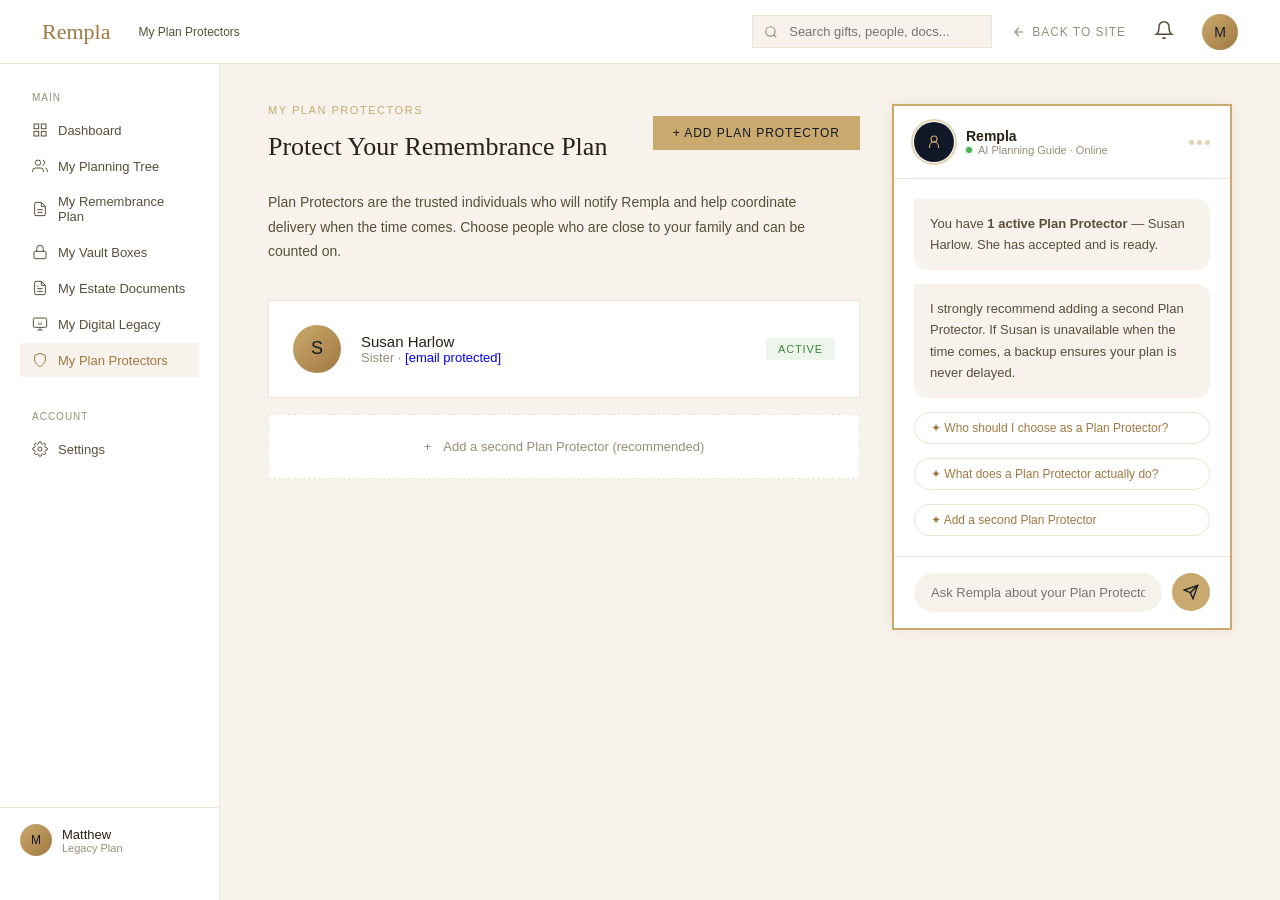
==== plan-protectors/index.html @ 00639d22 "Plan protectors updated" ====
<!DOCTYPE html>
<html lang="en">
<head>
    <meta charset="UTF-8">
    <meta name="viewport" content="width=device-width, initial-scale=1.0">
    <title>My Plan Protectors</title>
    <link rel="stylesheet" href="../assets/css/main.css" />
</head>
<body>
    <div class="container">
        <header>
            <ul><li><a href="index.html" class="the-logo">Rempla</a></li><li class="breadcrumb">My Plan Protectors</li></ul>
            <ul>
                <li class="dash-search"><svg viewBox="0 0 24 24"><circle cx="11" cy="11" r="8"></circle><line x1="21" y1="21" x2="16.65" y2="16.65"></line></svg><input type="text" placeholder="Search gifts, people, docs..."></li>
                <li><a href="#" class="dash-back"><svg viewBox="0 0 24 24"><path d="M19 12H5M12 5l-7 7 7 7"></path></svg> Back to Site</a></li>
                <li class="notifications"><a href="#" class="inbox-bell"><svg viewBox="0 0 24 24"><path d="M18 8A6 6 0 006 8c0 7-3 9-3 9h18s-3-2-3-9M13.73 21a2 2 0 01-3.46 0"></path></svg></a>
                    <div class="notif-dropdown open" id="notif-dropdown">
                        <div class="notif-dropdown-header">
                            <span>Notifications</span>
                            <button onclick="clearNotifs()">Mark all read</button>
                        </div>
                        <div class="notif-item unread">
                            <div class="notif-icon" style="background:rgba(201,169,110,0.1);">📦</div>
                            <div>
                            <div class="notif-text"><strong>Vault Box Shipped</strong> — Your medium vault box for "Grandfather's Watch" has been shipped and will arrive in 3–5 business days.</div>
                            <div class="notif-time">2 hours ago</div>
                            </div>
                        </div>
                        <div class="notif-item unread">
                            <div class="notif-icon" style="background:rgba(80,160,80,0.1);">✓</div>
                            <div>
                            <div class="notif-text"><strong>Plan Protector Confirmed</strong> — Susan Harlow has accepted her role as your Plan Protector.</div>
                            <div class="notif-time">1 day ago</div>
                            </div>
                        </div>
                        <div class="notif-item">
                            <div class="notif-icon" style="background:rgba(80,120,200,0.08);">📄</div>
                            <div>
                            <div class="notif-text"><strong>Document Uploaded</strong> — Durable_Power_of_Attorney.docx was successfully uploaded and categorized.</div>
                            <div class="notif-time">3 days ago</div>
                            </div>
                        </div>
                    </div>
                </li>
                <li><a href="#" class="dash-avatar">M</a></li>
            </ul>
        </header>
        <div class="dash-content">
            <aside>
                <div class="sidebar-section">
                    <div class="sidebar-section-label">Main</div>
                    <div class="sidebar-link" id="sl-overview" onclick="setDashLink('/dashboard/')">
                        <svg viewBox="0 0 24 24"><rect x="3" y="3" width="7" height="7"></rect><rect x="14" y="3" width="7" height="7"></rect><rect x="3" y="14" width="7" height="7"></rect><rect x="14" y="14" width="7" height="7"></rect></svg>
                        Dashboard
                    </div>
                    <div class="sidebar-link" id="sl-family" onclick="setDashLink('#')">
                        <svg viewBox="0 0 24 24"><path d="M17 21v-2a4 4 0 00-4-4H5a4 4 0 00-4 4v2"></path><circle cx="9" cy="7" r="4"></circle><path d="M23 21v-2a4 4 0 00-3-3.87M16 3.13a4 4 0 010 7.75"></path></svg>
                        My Planning Tree
                    </div>
                    <div class="sidebar-link" id="sl-plans" onclick="setDashLink('/remembrance-plan/')">
                        <svg viewBox="0 0 24 24"><path d="M14 2H6a2 2 0 00-2 2v16a2 2 0 002 2h12a2 2 0 002-2V8z"></path><polyline points="14 2 14 8 20 8"></polyline><line x1="16" y1="13" x2="8" y2="13"></line><line x1="16" y1="17" x2="8" y2="17"></line></svg>
                        My Remembrance Plan
                    </div>
                    <div class="sidebar-link" id="sl-vault" onclick="setDashLink('#')">
                        <svg viewBox="0 0 24 24"><rect x="3" y="11" width="18" height="11" rx="1"></rect><path d="M7 11V7a5 5 0 0110 0v4"></path></svg>
                        My Vault Boxes
                    </div>
                    <div class="sidebar-link" id="sl-documents" onclick="setDashLink('#')">
                        <svg viewBox="0 0 24 24"><path d="M14 2H6a2 2 0 00-2 2v16a2 2 0 002 2h12a2 2 0 002-2V8z"></path><polyline points="14 2 14 8 20 8"></polyline><line x1="16" y1="13" x2="8" y2="13"></line><line x1="16" y1="17" x2="8" y2="17"></line><line x1="10" y1="9" x2="8" y2="9"></line></svg>
                        My Estate Documents
                    </div>
                    <div class="sidebar-link" id="sl-digital" onclick="setDashLink('#')">
                        <svg viewBox="0 0 24 24"><rect x="2" y="3" width="20" height="14" rx="2"></rect><path d="M8 21h8M12 17v4"></path><path d="M9 9h1m4 0h1M9 12h6"></path></svg>
                        My Digital Legacy
                    </div>
                    <div class="sidebar-link active" id="sl-protectors" onclick="setDashLink('/plan-protectors/')">
                        <svg viewBox="0 0 24 24"><path d="M12 22s8-4 8-10V5l-8-3-8 3v7c0 6 8 10 8 10z"></path></svg>
                        My Plan Protectors
                    </div>
                </div>
                <div class="sidebar-section">
                    <div class="sidebar-section-label">Account</div>
                    <div class="sidebar-link" id="sl-settings" onclick="setDashLink('/settings/')">
                        <svg viewBox="0 0 24 24"><circle cx="12" cy="12" r="3"></circle><path d="M19.4 15a1.65 1.65 0 00.33 1.82l.06.06a2 2 0 010 2.83 2 2 0 01-2.83 0l-.06-.06a1.65 1.65 0 00-1.82-.33 1.65 1.65 0 00-1 1.51V21a2 2 0 01-4 0v-.09A1.65 1.65 0 009 19.4a1.65 1.65 0 00-1.82.33l-.06.06a2 2 0 01-2.83-2.83l.06-.06A1.65 1.65 0 004.68 15a1.65 1.65 0 00-1.51-1H3a2 2 0 010-4h.09A1.65 1.65 0 004.6 9a1.65 1.65 0 00-.33-1.82l-.06-.06a2 2 0 012.83-2.83l.06.06A1.65 1.65 0 009 4.68a1.65 1.65 0 001-1.51V3a2 2 0 014 0v.09a1.65 1.65 0 001 1.51 1.65 1.65 0 001.82-.33l.06-.06a2 2 0 012.83 2.83l-.06.06A1.65 1.65 0 0019.4 9a1.65 1.65 0 001.51 1H21a2 2 0 010 4h-.09a1.65 1.65 0 00-1.51 1z"></path></svg>
                        Settings
                    </div>
                </div>
                <div class="sidebar-user">
                    <div class="dash-avatar" style="width:32px;height:32px;font-size:12px;">M</div>
                    <div>
                        <div class="sidebar-user-name">Matthew</div>
                        <div class="sidebar-user-plan">Legacy Plan</div>
                    </div>
                </div>
            </aside>
            <main class="dash-main">
                <!-- GUARDIANS tab -->
                <div class="tab-panel" id="tab-protectors">
                    <div class="tab-with-sidebar">
                        <div class="tab-main-content">
                            <div class="planning-tree-header">
                                <div>
                                    <div class="section-eyebrow">My Plan Protectors</div>
                                    <div class="planning-tree-title">Protect Your Remembrance Plan</div>
                                </div>
                                <button class="btn-add-member">+ Add Plan Protector</button>
                            </div>
                            <p style="font-size:14px;font-weight:300;line-height:1.75;color:#5a4e3a;max-width:560px;margin-bottom:36px;">Plan Protectors are the trusted individuals who will notify Rempla and help coordinate delivery when the time comes. Choose people who are close to your family and can be counted on.</p>
                            <div style="display:flex;flex-direction:column;gap:16px;max-width:600px;">
                                <div style="background:white;border:1px solid #ede5d8;padding:24px;display:flex;align-items:center;gap:20px;">
                                    <div class="dash-avatar" style="width:48px;height:48px;font-size:18px;">S</div>
                                    <div style="flex:1"><div style="font-size:15px;font-weight:500;color:#2a2015">Susan Harlow</div><div style="font-size:13px;color:#9a8c78">Sister · <a href="file:///C:/cdn-cgi/l/email-protection" class="__cf_email__" data-cfemail="285b5d5b4946684d50494558444d064b4745">[email&nbsp;protected]</a></div></div>
                                    <div style="font-size:11px;letter-spacing:.08em;text-transform:uppercase;padding:5px 12px;background:rgba(80, 160, 80, 0.1);color:#3a8a3a;">Active</div>
                                </div>
                                <div style="background:white;border:1px solid #ede5d8;border-style:dashed;padding:24px;display:flex;align-items:center;justify-content:center;gap:12px;cursor:pointer;color:#9a8c78;font-size:13px;">
                                    <span>+</span> Add a second Plan Protector (recommended)
                                </div>
                            </div>
                        </div>
                        <div class="tab-sidebar-chat">
                            <div class="rempla-chat">
                                <div class="chat-header">
                                    <div class="chat-ai-avatar"><svg viewBox="0 0 24 24"><circle cx="12" cy="8" r="4"></circle><path d="M6 20v-2a6 6 0 0112 0v2"></path></svg></div>
                                    <div class="chat-header-title">
                                        <div class="chat-header-name">Rempla</div>
                                        <div class="chat-header-status">AI Planning Guide · Online</div>
                                    </div>
                                    <div class="chat-typing-dots">
                                        <span></span><span></span><span></span>
                                    </div>
                                </div>
                                <div class="chat-messages" id="protectors-chat-messages">
                                    <div class="chat-msg chat-msg-ai">You have <strong>1 active Plan Protector</strong> — Susan Harlow. She has accepted and is ready.</div>
                                    <div class="chat-msg chat-msg-ai">I strongly recommend adding a second Plan Protector. If Susan is unavailable when the time comes, a backup ensures your plan is never delayed.</div>
                                    <div class="chat-suggestion" onclick="chatSuggest('protectors-chat',this,'Who should I choose as a Plan Protector?')">✦ Who should I choose as a Plan Protector?</div>
                                    <div class="chat-suggestion" onclick="chatSuggest('protectors-chat',this,'What does a Plan Protector actually do?')">✦ What does a Plan Protector actually do?</div>
                                    <div class="chat-suggestion" onclick="chatSuggest('protectors-chat',this,'Add a second Plan Protector')">✦ Add a second Plan Protector</div>
                                </div>
                                <div class="chat-input-area">
                                    <input class="chat-input" id="protectors-chat-input" placeholder="Ask Rempla about your Plan Protectors…" type="text" onkeydown="if(event.key==='Enter')sendChat('protectors-chat')">
                                    <button class="chat-send" onclick="sendChat('protectors-chat')">
                                    <svg viewBox="0 0 24 24"><line x1="22" y1="2" x2="11" y2="13"></line><polygon points="22 2 15 22 11 13 2 9 22 2"></polygon></svg>
                                    </button>
                                </div>
                            </div>
                        </div>
                    </div>
                </div>
            </main>
        </div>
    </div>
    <script>
        function setDashLink(link) {
            var linkDash = link;
            window.location.href = linkDash;
        }
    </script>
</body>
</html>
---- assets/css/main.css ----
a {
  text-decoration: none;
}

@keyframes chatGlowPulse {
  0%, 100% {
    box-shadow: 0 0 16px rgba(201, 169, 110, 0.15), 0 0 4px rgba(201, 169, 110, 0.1);
  }
  50% {
    box-shadow: 0 0 24px rgba(201, 169, 110, 0.25), 0 0 8px rgba(201, 169, 110, 0.15);
  }
}
@keyframes avatarBreathe {
  0%, 100% {
    transform: scale(1);
    opacity: 0.4;
  }
  50% {
    transform: scale(1.1);
    opacity: 0.7;
  }
}
@keyframes typingBounce {
  0%, 60%, 100% {
    transform: translateY(0);
    opacity: 0.3;
  }
  30% {
    transform: translateY(-4px);
    opacity: 1;
  }
}
* {
  box-sizing: border-box;
  margin: 0;
  padding: 0;
  font-family: "Jost", sans-serif;
}

.container {
  width: 100%;
  height: 100%;
  background-color: #f7f3ec;
}
.container header {
  width: 100%;
  display: flex;
  justify-content: space-between;
  padding: 0 32px;
  height: 64px;
  background-color: white;
  border-bottom: 1px solid #ede5d8;
  display: flex;
  align-items: center;
  gap: 24px;
  position: sticky;
  top: 0;
  z-index: 50;
}
.container header ul {
  list-style: none;
  padding: 0;
  display: flex;
  flex-direction: row;
  align-items: center;
}
.container header ul li {
  margin: 0 10px;
}
.container header ul li .the-logo {
  font-family: "Cormorant Garamond", serif;
  font-size: 22px;
  color: #a07840;
  font-weight: 500;
  margin-right: 8px;
  cursor: pointer;
}
.container header ul li.breadcrumb {
  font-size: 12px;
  color: #5a4e3a;
  display: flex;
  align-items: center;
  gap: 8px;
}
.container header ul li a.dash-back {
  font-size: 12px;
  letter-spacing: 0.08em;
  text-transform: uppercase;
  color: #9a8c78;
  cursor: pointer;
  display: flex;
  align-items: center;
  gap: 6px;
  background: none;
  border: none;
  transition: color 0.2s;
}
.container header ul li a.dash-back svg {
  width: 14px;
  height: 14px;
  stroke: currentColor;
  fill: none;
  stroke-width: 2;
}
.container header ul li.notifications {
  position: relative;
}
.container header ul li.notifications a.inbox-bell {
  position: relative;
  background: none;
  border: none;
  cursor: pointer;
  padding: 8px;
  transition: color 0.2s;
}
.container header ul li.notifications a.inbox-bell svg {
  width: 20px;
  height: 20px;
  stroke: #5a4e3a;
  fill: none;
  stroke-width: 1.8;
}
.container header ul li.notifications .notif-dropdown {
  display: none;
  position: absolute;
  top: 100%;
  right: 0;
  width: 340px;
  background: white;
  border: 1px solid #ede5d8;
  box-shadow: 0 12px 40px rgba(0, 0, 0, 0.12);
  z-index: 100;
}
.container header ul li.notifications .notif-dropdown .notif-dropdown-header {
  padding: 16px 20px;
  border-bottom: 1px solid #ede5d8;
  display: flex;
  justify-content: space-between;
  align-items: center;
}
.container header ul li.notifications .notif-dropdown .notif-dropdown-header button {
  font-size: 11px;
  letter-spacing: 0.06em;
  text-transform: uppercase;
  background: none;
  border: none;
  color: #a07840;
  cursor: pointer;
}
.container header ul li.notifications .notif-dropdown .notif-item {
  padding: 14px 20px;
  border-bottom: 1px solid #ede5d8;
  display: flex;
  gap: 12px;
  align-items: flex-start;
  transition: background 0.15s;
  cursor: pointer;
}
.container header ul li.notifications .notif-dropdown .notif-item .notif-icon {
  width: 32px;
  height: 32px;
  border-radius: 50%;
  display: flex;
  align-items: center;
  justify-content: center;
  font-size: 14px;
  flex-shrink: 0;
}
.container header ul li.notifications .notif-dropdown .notif-item .notif-text {
  font-size: 13px;
  color: #5a4e3a;
  line-height: 1.5;
}
.container header ul li.notifications .notif-dropdown .notif-item .notif-time {
  font-size: 11px;
  color: #9a8c78;
  margin-top: 4px;
}
.container header ul li.notifications .notif-dropdown .notif-item.unread {
  background: rgba(201, 169, 110, 0.04);
}
.container header ul li a.dash-avatar {
  width: 36px;
  height: 36px;
  border-radius: 50%;
  background: linear-gradient(135deg, #c9a96e 0%, #a07840 100%);
  display: flex;
  align-items: center;
  justify-content: center;
  font-size: 14px;
  font-weight: 500;
  color: #111827;
}
.container header ul li.dash-search {
  position: relative;
}
.container header ul li.dash-search svg {
  position: absolute;
  left: 12px;
  top: 50%;
  transform: translateY(-50%);
  width: 14px;
  height: 14px;
  stroke: #9a8c78;
  fill: none;
  stroke-width: 2;
}
.container header ul li.dash-search input {
  font-size: 13px;
  color: #2a2015;
  background: #f7f3ec;
  border: 1px solid #ede5d8;
  padding: 8px 14px 8px 36px;
  width: 240px;
  outline: none;
  transition: border-color 0.2s, width 0.3s;
}
.container header ul li.dash-search input:focus {
  border-color: #c9a96e;
  width: 320px;
}
.container .dash-content {
  display: flex;
  flex-direction: row;
}
.container aside {
  width: 220px;
  flex-shrink: 0;
  background: white;
  border-right: 1px solid #ede5d8;
  padding: 28px 0;
  display: flex;
  flex-direction: column;
  position: sticky;
  top: 64px;
  height: calc(100vh - 64px);
  overflow-y: auto;
}
.container aside .sidebar-section {
  margin-bottom: 32px;
  padding: 0 20px;
}
.container aside .sidebar-section .sidebar-section-label {
  font-size: 10px;
  letter-spacing: 0.1em;
  text-transform: uppercase;
  color: #9a8c78;
  margin-bottom: 10px;
  padding-left: 12px;
}
.container aside .sidebar-section .sidebar-link {
  display: flex;
  align-items: center;
  gap: 10px;
  padding: 9px 12px;
  font-size: 13px;
  font-weight: 400;
  color: #5a4e3a;
  cursor: pointer;
  border-radius: 2px;
  transition: background 0.15s, color 0.15s;
  text-decoration: none;
  margin-bottom: 2px;
}
.container aside .sidebar-section .sidebar-link svg {
  width: 16px;
  height: 16px;
  stroke: currentColor;
  fill: none;
  stroke-width: 1.5;
  flex-shrink: 0;
}
.container aside .sidebar-section .sidebar-link.active, .container aside .sidebar-section .sidebar-link:hover {
  background: #f7f3ec;
  color: #a07840;
}
.container aside .sidebar-user {
  margin-top: auto;
  padding: 16px 20px;
  border-top: 1px solid #ede5d8;
  display: flex;
  align-items: center;
  gap: 10px;
}
.container aside .sidebar-user .dash-avatar {
  width: 32px;
  height: 32px;
  border-radius: 50%;
  background: linear-gradient(135deg, #c9a96e 0%, #a07840 100%);
  display: flex;
  align-items: center;
  justify-content: center;
  font-size: 12px;
  font-weight: 500;
  color: #111827;
}
.container aside .sidebar-user .sidebar-user-name {
  font-size: 13px;
  font-weight: 500;
  color: #2a2015;
}
.container aside .sidebar-user .sidebar-user-plan {
  font-size: 11px;
  color: #9a8c78;
}
.container .dash-main {
  flex: 1;
  padding: 40px 48px;
  overflow-y: auto;
}
.container .dash-main .planning-tree-header {
  display: flex;
  justify-content: space-between;
  align-items: center;
  margin-bottom: 28px;
}
.container .dash-main .planning-tree-header .section-eyebrow {
  font-size: 11px;
  letter-spacing: 0.14em;
  text-transform: uppercase;
  color: #c9a96e;
  margin-bottom: 16px;
}
.container .dash-main .planning-tree-header .planning-tree-title {
  font-family: "Cormorant Garamond", serif;
  font-size: 26px;
  font-weight: 400;
  color: #2a2015;
}
.container .dash-main .planning-tree-header .btn-add-member {
  display: flex;
  align-items: center;
  gap: 8px;
  font-family: "Jost", sans-serif;
  font-size: 12px;
  letter-spacing: 0.08em;
  text-transform: uppercase;
  background: #c9a96e;
  color: #111827;
  border: none;
  padding: 10px 20px;
  cursor: pointer;
  transition: background 0.2s;
}
.container .dash-main .planning-tree-header .btn-add-member svg {
  width: 14px;
  height: 14px;
  stroke: #111827;
  fill: none;
  stroke-width: 2.5;
}
.container .dash-main .tree-view-toggle {
  display: flex;
  align-items: center;
  gap: 10px;
  margin-left: auto;
}
.container .dash-main .tree-view-toggle .tree-view-toggle-label {
  font-size: 12px;
  color: #9a8c78;
  letter-spacing: 0.04em;
  cursor: pointer;
  transition: color 0.2s;
}
.container .dash-main .tree-view-toggle .tree-view-toggle-label.active {
  color: #2a2015;
  font-weight: 500;
}
.container .dash-main .tree-view-toggle .tree-view-toggle-track {
  width: 44px;
  height: 24px;
  background: #ede5d8;
  border-radius: 12px;
  cursor: pointer;
  position: relative;
  transition: background 0.3s;
  border: none;
  padding: 0;
}
.container .dash-main .tree-view-toggle .tree-view-toggle-track::after {
  content: "";
  position: absolute;
  top: 3px;
  left: 3px;
  width: 18px;
  height: 18px;
  border-radius: 50%;
  background: white;
  box-shadow: 0 1px 4px rgba(0, 0, 0, 0.15);
  transition: transform 0.3s;
}
.container .dash-main .rempla-chat {
  background: white;
  border: 2px solid #c9a96e;
  display: flex;
  flex-direction: column;
  height: fit-content;
  position: relative;
  box-shadow: 0 0 16px rgba(201, 169, 110, 0.15), 0 0 4px rgba(201, 169, 110, 0.1);
  animation: chatGlowPulse 4s ease-in-out infinite;
}
.container .dash-main .rempla-chat .chat-header {
  padding: 16px 20px;
  border-bottom: 1px solid #ede5d8;
  display: flex;
  align-items: center;
  gap: 12px;
}
.container .dash-main .rempla-chat .chat-header .chat-ai-avatar {
  width: 40px;
  height: 40px;
  border-radius: 50%;
  background: #111827;
  display: flex;
  align-items: center;
  justify-content: center;
  flex-shrink: 0;
  overflow: visible;
  position: relative;
}
.container .dash-main .rempla-chat .chat-header .chat-ai-avatar svg {
  width: 18px;
  height: 18px;
  stroke: #c9a96e;
  fill: none;
  stroke-width: 1.5;
}
.container .dash-main .rempla-chat .chat-header .chat-ai-avatar::before {
  content: "";
  position: absolute;
  inset: -3px;
  border-radius: 50%;
  border: 2px solid #c9a96e;
  opacity: 0.5;
  animation: avatarBreathe 3s ease-in-out infinite;
}
.container .dash-main .rempla-chat .chat-header .chat-header-title {
  flex: 1;
}
.container .dash-main .rempla-chat .chat-header .chat-header-title .chat-header-name {
  font-size: 14px;
  font-weight: 600;
  color: #2a2015;
}
.container .dash-main .rempla-chat .chat-header .chat-header-title .chat-header-status {
  font-size: 11px;
  color: #9a8c78;
  display: flex;
  align-items: center;
  gap: 6px;
}
.container .dash-main .rempla-chat .chat-header .chat-header-title .chat-header-status::before {
  content: "";
  width: 6px;
  height: 6px;
  border-radius: 50%;
  background: #4caf50;
  flex-shrink: 0;
  box-shadow: 0 0 4px rgba(76, 175, 80, 0.5);
}
.container .dash-main .rempla-chat .chat-header .chat-header-title .chat-typing-dots {
  display: inline-flex;
  gap: 3px;
  margin-left: auto;
  opacity: 0.5;
}
.container .dash-main .rempla-chat .chat-header .chat-header-title .chat-typing-dots span {
  width: 5px;
  height: 5px;
  border-radius: 50%;
  background-color: #c9a96e;
  animation: typingBounce 1.4s ease-in-out infinite;
}
.container .dash-main .rempla-chat .chat-header .chat-header-title .chat-typing-dots span.chat-typing-dots span:nth-child(2) {
  animation-delay: 0.2s;
}
.container .dash-main .rempla-chat .chat-header .chat-header-title .chat-typing-dots span.chat-typing-dots span:nth-child(3) {
  animation-delay: 0.4s;
}
.container .dash-main .rempla-chat .chat-messages {
  padding: 20px;
  display: flex;
  flex-direction: column;
  gap: 14px;
  min-height: 280px;
  max-height: 400px;
  overflow-y: auto;
}
.container .dash-main .rempla-chat .chat-messages .chat-msg {
  max-width: 100%;
}
.container .dash-main .rempla-chat .chat-messages .chat-msg.chat-msg-ai {
  background: #f7f3ec;
  padding: 14px 16px;
  font-size: 13px;
  line-height: 1.65;
  color: #5a4e3a;
  border-radius: 2px 14px 14px 14px;
}
.container .dash-main .rempla-chat .chat-messages .chat-suggestion {
  font-size: 12px;
  color: #a07840;
  padding: 8px 16px;
  border: 1px solid rgba(201, 169, 110, 0.3);
  cursor: pointer;
  border-radius: 20px;
  transition: all 0.2s;
  display: inline-flex;
  align-items: center;
  gap: 5px;
  background: white;
}
.container .dash-main .rempla-chat .chat-input-area {
  padding: 16px 20px;
  border-top: 1px solid #ede5d8;
  display: flex;
  gap: 10px;
  align-items: center;
}
.container .dash-main .rempla-chat .chat-input-area .chat-input {
  flex: 1;
  background: #f7f3ec;
  border: 1.5px solid transparent;
  padding: 11px 16px;
  font-family: "Jost", sans-serif;
  font-size: 13px;
  color: #2a2015;
  outline: none;
  border-radius: 22px;
  transition: border-color 0.2s, box-shadow 0.2s;
}
.container .dash-main .rempla-chat .chat-input-area .chat-send {
  width: 38px;
  height: 38px;
  background: #c9a96e;
  border: none;
  cursor: pointer;
  display: flex;
  align-items: center;
  justify-content: center;
  transition: background 0.2s, transform 0.15s;
  border-radius: 50%;
}
.container .dash-main .rempla-chat .chat-input-area .chat-send svg {
  width: 16px;
  height: 16px;
  stroke: #111827;
  fill: none;
  stroke-width: 2;
}
.container .dash-main .tree-canvas {
  background: white;
  border: 1px solid #ede5d8;
  padding: 48px;
  min-height: 500px;
  position: relative;
  overflow: auto;
}
.container .dash-main .tree-canvas .tree-wrap {
  display: flex;
  flex-direction: column;
  align-items: center;
  gap: 0;
  min-width: 700px;
}
.container .dash-main .tree-canvas .tree-wrap .tree-generation {
  display: flex;
  width: 100%;
  align-items: center;
  gap: 6px;
  position: relative;
  z-index: 1;
}
.container .dash-main .tree-canvas .tree-wrap .tree-generation .tree-generation-group {
  display: flex;
  gap: 6px;
  justify-content: center;
}
.container .dash-main .tree-canvas .tree-wrap .tree-generation .tree-generation-group .tree-node {
  display: flex;
  flex-direction: row;
  align-items: center;
  gap: 10px;
  padding: 12px 20px 12px 14px;
  background: #f7f3ec;
  border: 1px solid #ede5d8;
  min-width: 140px;
  cursor: pointer;
  position: relative;
  transition: border-color 0.2s, box-shadow 0.2s;
}
.container .dash-main .tree-canvas .tree-wrap .tree-generation .tree-generation-group .tree-node .tree-node-avatar {
  width: 36px;
  height: 36px;
  border-radius: 50%;
  background: linear-gradient(135deg, #ede5d8 0%, #d4c4ae 100%);
  flex-shrink: 0;
  overflow: hidden;
  display: flex;
  align-items: center;
  justify-content: center;
  font-size: 14px;
  color: #5a4e3a;
}
.container .dash-main .tree-canvas .tree-wrap .tree-generation .tree-generation-group .tree-node .tree-node-info {
  flex: 1;
}
.container .dash-main .tree-canvas .tree-wrap .tree-generation .tree-generation-group .tree-node .tree-node-info .tree-node-name {
  font-size: 13px;
  font-weight: 500;
  color: #2a2015;
}
.container .dash-main .tree-canvas .tree-wrap .tree-generation .tree-generation-group .tree-node .tree-node-info .tree-node-relation {
  font-size: 11px;
  color: #9a8c78;
  margin-top: 2px;
}
.container .dash-main .tree-canvas .tree-wrap .tree-gen-spacer {
  height: 40px;
  width: 100%;
  position: relative;
  z-index: 0;
}
.container .dash-main .tree-canvas .tree-wrap .tree-gen-spacer .tree-connector-layer {
  position: absolute;
  top: 0;
  left: 0;
  width: 100%;
  height: 100%;
  pointer-events: none;
  z-index: 0;
}
.container .dash-main .tree-canvas .tree-wrap .tree-row {
  display: flex;
  justify-content: center;
  gap: 24px;
  position: relative;
  margin-bottom: 0;
}
.container .dash-main .tree-canvas .tree-wrap .tree-row .tree-node {
  display: flex;
  flex-direction: row;
  align-items: center;
  gap: 10px;
  padding: 12px 20px 12px 14px;
  background: #f7f3ec;
  border: 1px solid #ede5d8;
  min-width: 140px;
  cursor: pointer;
  position: relative;
  transition: border-color 0.2s, box-shadow 0.2s;
}
.container .dash-main .tree-canvas .tree-wrap .tree-row .tree-node.tree-node.primary {
  border-color: #c9a96e;
  background: #ffffff;
}
.container .dash-main .tree-canvas .tree-wrap .tree-row .tree-node .tree-node-info {
  flex: 1;
}
.container .dash-main .tree-canvas .tree-wrap .tree-row .tree-node .tree-node-info .tree-node-name {
  font-size: 13px;
  font-weight: 500;
  color: #2a2015;
}
.container .dash-main .tree-canvas .tree-wrap .tree-row .tree-node .tree-node-info .tree-node-relation {
  font-size: 11px;
  color: #9a8c78;
  margin-top: 2px;
}
.container .dash-main .tree-canvas .tree-wrap .tree-row .tree-node .tree-node-avatar {
  width: 36px;
  height: 36px;
  border-radius: 50%;
  background: linear-gradient(135deg, #ede5d8 0%, #d4c4ae 100%);
  flex-shrink: 0;
  overflow: hidden;
  display: flex;
  align-items: center;
  justify-content: center;
  font-size: 14px;
  color: #5a4e3a;
}
.container .dash-main .tree-canvas .tree-node {
  display: flex;
  flex-direction: row;
  align-items: center;
  gap: 10px;
  padding: 12px 20px 12px 14px;
  background: #f7f3ec;
  border: 1px solid #ede5d8;
  min-width: 140px;
  cursor: pointer;
  position: relative;
  transition: border-color 0.2s, box-shadow 0.2s;
}
.container .dash-main .tree-canvas .tree-node .tree-node-avatar {
  width: 36px;
  height: 36px;
  border-radius: 50%;
  background: linear-gradient(135deg, #ede5d8 0%, #d4c4ae 100%);
  flex-shrink: 0;
  overflow: hidden;
  display: flex;
  align-items: center;
  justify-content: center;
  font-size: 14px;
  color: #5a4e3a;
}
.container .dash-main .tree-canvas .tree-node .tree-node-info {
  flex: 1;
}
.container .dash-main .tree-canvas .tree-node .tree-node-info .tree-node-name {
  font-size: 13px;
  font-weight: 500;
  color: #2a2015;
}
.container .dash-main .tree-canvas .tree-node .tree-node-info .tree-node-relation {
  font-size: 11px;
  color: #9a8c78;
  margin-top: 2px;
}
.container .dash-main .tree-list-view {
  display: none;
}
.container .dash-main .tree-list-view.active {
  display: block;
}
.container .dash-main .tree-list-view .tree-list-group {
  margin-bottom: 24px;
}
.container .dash-main .tree-list-view .tree-list-group .tree-list-group-title {
  font-size: 11px;
  letter-spacing: 0.1em;
  text-transform: uppercase;
  color: #9a8c78;
  margin-bottom: 10px;
  padding-bottom: 8px;
  border-bottom: 1px solid #ede5d8;
}
.container .dash-main .tree-list-view .tree-list-group .tree-list-row {
  display: flex;
  align-items: center;
  gap: 14px;
  padding: 14px 16px;
  background: #ffffff;
  border: 1px solid #ede5d8;
  margin-bottom: 6px;
  cursor: pointer;
  transition: border-color 0.2s, box-shadow 0.2s;
}
.container .dash-main .tree-list-view .tree-list-group .tree-list-row .tree-list-avatar {
  width: 36px;
  height: 36px;
  border-radius: 50%;
  display: flex;
  align-items: center;
  justify-content: center;
  font-size: 18px;
  flex-shrink: 0;
}
.container .dash-main .tree-list-view .tree-list-group .tree-list-row .tree-list-info {
  flex: 1;
  min-width: 0;
}
.container .dash-main .tree-list-view .tree-list-group .tree-list-row .tree-list-info .tree-list-name {
  font-size: 14px;
  font-weight: 500;
  color: #2a2015;
}
.container .dash-main .tree-list-view .tree-list-group .tree-list-row .tree-list-info .tree-list-relation {
  font-size: 12px;
  color: #9a8c78;
  margin-top: 2px;
}
.container .dash-main .tree-list-view .tree-list-group .tree-list-row .tree-list-status {
  font-size: 11px;
  color: #9a8c78;
  text-align: right;
  flex-shrink: 0;
  min-width: 80px;
}
.container .dash-main .tree-list-view .tree-list-group .tree-list-row .tree-list-status .status-dot {
  display: inline-block;
  width: 7px;
  height: 7px;
  border-radius: 50%;
  margin-right: 5px;
}
.container .dash-main .tree-list-view .tree-list-group .tree-list-row .tree-list-tags {
  display: flex;
  gap: 6px;
  flex-wrap: wrap;
  flex-shrink: 0;
}
.container .dash-main .tree-list-view .tree-list-group .tree-list-row .tree-list-tags .tree-list-tag {
  font-size: 10px;
  letter-spacing: 0.06em;
  text-transform: uppercase;
  padding: 3px 10px;
  border-radius: 2px;
  white-space: nowrap;
  display: inline-flex;
  align-items: center;
  gap: 4px;
}
.container .dash-main .tree-list-view .tree-list-group .tree-list-row .tree-list-tags .tree-list-tag.tag-rempla {
  background: rgba(201, 169, 110, 0.12);
  color: #a07840;
}
.container .dash-main .tree-list-view .tree-list-group .tree-list-row .tree-list-tags .tree-list-tag.tree-list-tag.tag-estate {
  background: rgba(80, 120, 200, 0.08);
  color: #4060b0;
}
.container .dash-main .tree-list-view .tree-list-group .tree-list-row .tree-list-tags .tree-list-tag.tag-digital {
  background: rgba(42, 138, 154, 0.08);
  color: #2a8a9a;
}
.container .dash-main .tree-list-view .tree-list-group .tree-list-row .tree-list-tags .tree-list-tag.tag-fiduciary {
  background: rgba(138, 96, 48, 0.08);
  color: #8a6030;
}
.container .dash-main .tree-list-view .tree-list-group .tree-list-row .tree-list-tags .tree-list-tag.tag-none {
  background: #f7f3ec;
  color: #9a8c78;
}
.container .dash-main .tree-list-view .tree-list-group .tree-list-row .tree-list-tags .tree-list-tag.tag-protector {
  background: rgba(123, 94, 167, 0.08);
  color: #7b5ea7;
}

.tab-with-sidebar {
  display: grid;
  grid-template-columns: 1fr 340px;
  gap: 32px;
}
.tab-with-sidebar .chat-typing-dots {
  display: inline-flex;
  gap: 3px;
  margin-left: auto;
  opacity: 0.5;
}
.tab-with-sidebar .chat-typing-dots span {
  width: 5px;
  height: 5px;
  border-radius: 50%;
  background-color: #c9a96e;
  animation: typingBounce 1.4s ease-in-out infinite;
}
.tab-with-sidebar .chat-typing-dots span.chat-typing-dots span:nth-child(2) {
  animation-delay: 0.2s;
}
.tab-with-sidebar .chat-typing-dots span.chat-typing-dots span:nth-child(3) {
  animation-delay: 0.4s;
}

.dash-avatar {
  width: 36px;
  height: 36px;
  border-radius: 50%;
  background: linear-gradient(135deg, #c9a96e 0%, #a07840 100%);
  display: flex;
  align-items: center;
  justify-content: center;
  font-size: 14px;
  font-weight: 500;
  color: #111827;
}

/*# sourceMappingURL=main.css.map */
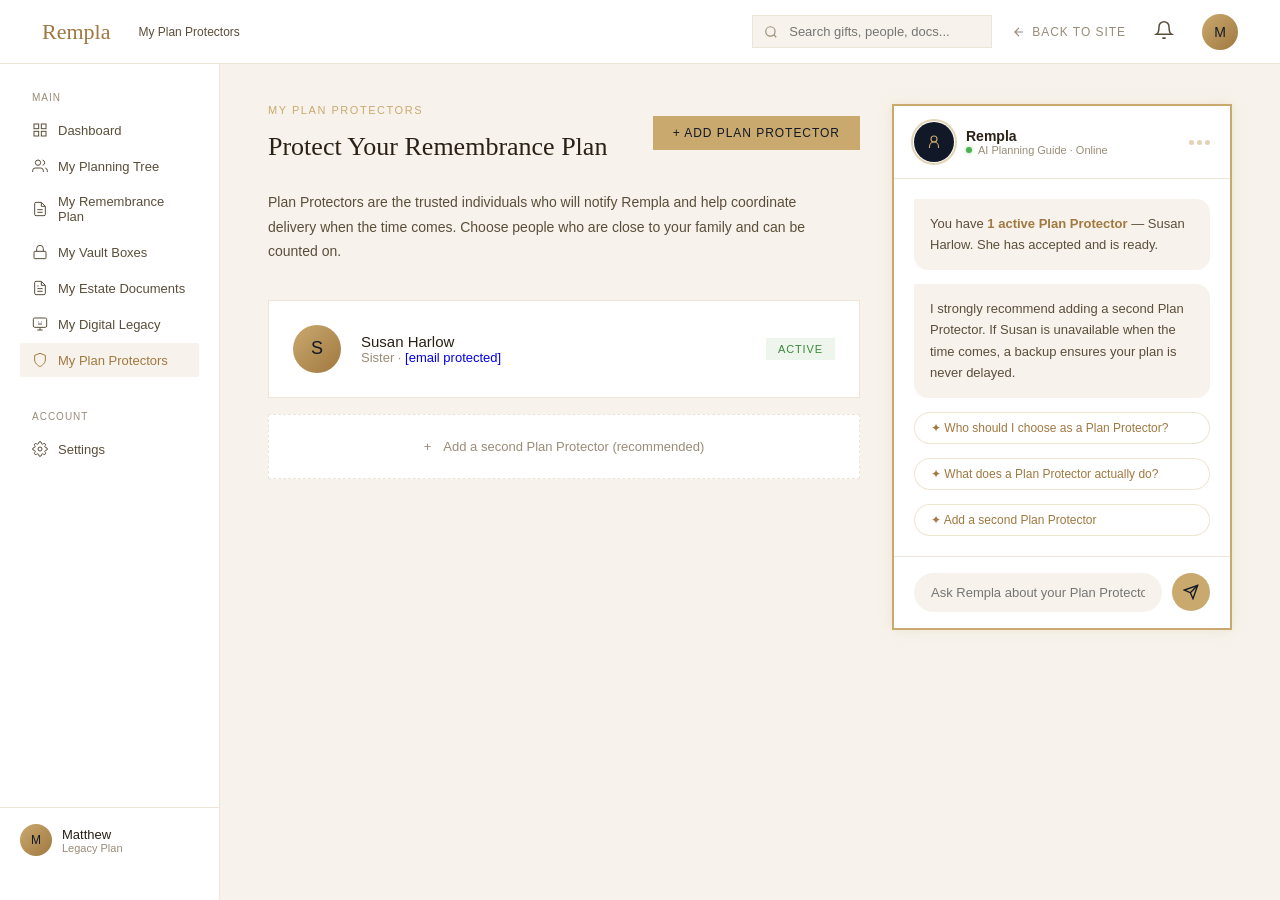
==== commit 576b2799: "Login page created" ====
--- a/plan-protectors/index.html
+++ b/plan-protectors/index.html
@@ -61,7 +61,7 @@
                         <svg viewBox="0 0 24 24"><path d="M14 2H6a2 2 0 00-2 2v16a2 2 0 002 2h12a2 2 0 002-2V8z"></path><polyline points="14 2 14 8 20 8"></polyline><line x1="16" y1="13" x2="8" y2="13"></line><line x1="16" y1="17" x2="8" y2="17"></line></svg>
                         My Remembrance Plan
                     </div>
-                    <div class="sidebar-link" id="sl-vault" onclick="setDashLink('#')">
+                    <div class="sidebar-link" id="sl-vault" onclick="setDashLink('/vault-boxes/')">
                         <svg viewBox="0 0 24 24"><rect x="3" y="11" width="18" height="11" rx="1"></rect><path d="M7 11V7a5 5 0 0110 0v4"></path></svg>
                         My Vault Boxes
                     </div>
--- a/assets/css/main.css
+++ b/assets/css/main.css
@@ -1,3 +1,11 @@
+@charset "UTF-8";
+* {
+  box-sizing: border-box;
+  margin: 0;
+  padding: 0;
+  font-family: "Jost", sans-serif;
+}
+
 a {
   text-decoration: none;
 }
@@ -30,11 +38,313 @@
     opacity: 1;
   }
 }
-* {
-  box-sizing: border-box;
-  margin: 0;
-  padding: 0;
+#onboarding-view {
+  min-height: 100vh;
+  background: #f7f3ec;
+  flex-direction: column;
+  /* ── Form fields ── */
+  /* ── Buttons ── */
+  /* ── Security badge ── */
+}
+#onboarding-view .ob-header {
+  display: flex;
+  justify-content: space-between;
+  align-items: center;
+  padding: 20px 40px;
+  background-color: #1a2235;
+}
+#onboarding-view .ob-header .ob-logo {
+  font-family: "Cormorant Garamond", serif;
+  font-size: 22px;
+  font-weight: 300;
+  letter-spacing: 0.12em;
+  color: #c9a96e;
+  cursor: pointer;
+}
+#onboarding-view .ob-header .ob-login-link {
+  font-size: 12px;
+  letter-spacing: 0.08em;
+  color: rgba(255, 255, 255, 0.45);
+  cursor: pointer;
+  transition: color 0.2s;
+}
+#onboarding-view .ob-header .ob-login-link:hover {
+  color: #c9a96e;
+}
+#onboarding-view .ob-panel {
+  width: 100%;
+  max-width: 520px;
+  background: #1a2235;
+  border: 1px solid rgba(201, 169, 110, 0.25);
+  box-shadow: 0 16px 56px rgba(0, 0, 0, 0.25);
+  padding: 44px 48px;
+  animation: obPanelIn 0.35s ease;
+  display: flex;
+  justify-self: center;
+  transform: translateY(50%);
+}
+@keyframes obPanelIn {
+  from {
+    opacity: 0;
+    transform: translateY(16px);
+  }
+  to {
+    opacity: 1;
+    transform: translateY(0);
+  }
+}
+#onboarding-view .ob-panel-eyebrow {
+  font-size: 10px;
+  letter-spacing: 0.16em;
+  text-transform: uppercase;
+  color: #c9a96e;
+  margin-bottom: 12px;
+}
+#onboarding-view .ob-panel-back {
+  display: inline-flex;
+  align-items: center;
+  gap: 5px;
   font-family: "Jost", sans-serif;
+  font-size: 11px;
+  letter-spacing: 0.06em;
+  text-transform: uppercase;
+  color: rgba(255, 255, 255, 0.3);
+  background: none;
+  border: none;
+  cursor: pointer;
+  padding: 4px 0;
+  margin-bottom: 14px;
+  transition: color 0.2s;
+}
+#onboarding-view .ob-panel-back:hover {
+  color: #c9a96e;
+}
+#onboarding-view .ob-panel-back svg {
+  width: 12px;
+  height: 12px;
+  stroke: currentColor;
+  fill: none;
+  stroke-width: 2.5;
+}
+#onboarding-view .ob-panel-title {
+  font-family: "Cormorant Garamond", serif;
+  font-size: 30px;
+  font-weight: 300;
+  color: #ffffff;
+  line-height: 1.2;
+  margin-bottom: 30px;
+}
+#onboarding-view .ob-panel-sub {
+  font-size: 13px;
+  color: rgba(255, 255, 255, 0.45);
+  line-height: 1.7;
+  margin-bottom: 32px;
+}
+#onboarding-view .ob-field {
+  margin-bottom: 20px;
+}
+#onboarding-view .ob-label {
+  display: block;
+  font-size: 11px;
+  letter-spacing: 0.08em;
+  text-transform: uppercase;
+  color: rgba(255, 255, 255, 0.45);
+  margin-bottom: 8px;
+}
+#onboarding-view .ob-input {
+  width: 100%;
+  font-family: "Jost", sans-serif;
+  font-size: 14px;
+  color: #ffffff;
+  background: rgba(255, 255, 255, 0.07);
+  border: 1px solid rgba(255, 255, 255, 0.14);
+  padding: 13px 16px;
+  outline: none;
+  transition: border-color 0.2s, background 0.2s;
+}
+#onboarding-view .ob-input:focus {
+  border-color: #c9a96e;
+  background: rgba(201, 169, 110, 0.07);
+}
+#onboarding-view .ob-input::placeholder {
+  color: rgba(255, 255, 255, 0.25);
+}
+#onboarding-view .ob-input.error {
+  border-color: #b03030;
+}
+#onboarding-view .ob-row {
+  display: grid;
+  grid-template-columns: 1fr 1fr;
+  gap: 14px;
+}
+#onboarding-view .ob-input-group {
+  position: relative;
+}
+#onboarding-view .ob-input-group .ob-input {
+  padding-right: 44px;
+}
+#onboarding-view .ob-input-toggle {
+  position: absolute;
+  right: 14px;
+  top: 50%;
+  transform: translateY(-50%);
+  background: none;
+  border: none;
+  cursor: pointer;
+  color: rgba(255, 255, 255, 0.3);
+  transition: color 0.2s;
+  padding: 4px;
+}
+#onboarding-view .ob-input-toggle:hover {
+  color: #c9a96e;
+}
+#onboarding-view .ob-error-text {
+  font-size: 11px;
+  color: var(--red);
+  margin-top: 6px;
+  display: none;
+}
+#onboarding-view .ob-error-text.show {
+  display: block;
+}
+#onboarding-view .ob-terms {
+  display: flex;
+  align-items: flex-start;
+  gap: 12px;
+  margin-bottom: 28px;
+}
+#onboarding-view .ob-terms input[type=checkbox] {
+  accent-color: #c9a96e;
+  width: 15px;
+  height: 15px;
+  flex-shrink: 0;
+  margin-top: 2px;
+}
+#onboarding-view .ob-terms-text {
+  font-size: 12px;
+  color: rgba(255, 255, 255, 0.35);
+  line-height: 1.6;
+}
+#onboarding-view .ob-terms-text a {
+  color: #c9a96e;
+  cursor: pointer;
+}
+#onboarding-view .ob-btn-primary {
+  width: 100%;
+  font-family: "Jost", sans-serif;
+  font-size: 12px;
+  letter-spacing: 0.1em;
+  text-transform: uppercase;
+  background: #c9a96e;
+  color: #111827;
+  border: none;
+  padding: 16px;
+  cursor: pointer;
+  transition: background 0.2s;
+  margin-bottom: 14px;
+}
+#onboarding-view .ob-btn-primary:hover {
+  background: #e8d5b0;
+}
+#onboarding-view .ob-btn-secondary {
+  width: 100%;
+  font-family: "Jost", sans-serif;
+  font-size: 12px;
+  letter-spacing: 0.08em;
+  text-transform: uppercase;
+  background: none;
+  color: rgba(255, 255, 255, 0.35);
+  border: 1px solid rgba(255, 255, 255, 0.12);
+  padding: 14px;
+  cursor: pointer;
+  transition: all 0.2s;
+}
+#onboarding-view .ob-btn-secondary:hover {
+  border-color: rgba(255, 255, 255, 0.28);
+  color: rgba(255, 255, 255, 0.6);
+}
+#onboarding-view .ob-error-text {
+  font-size: 11px;
+  color: #b03030;
+  margin-top: 6px;
+  display: none;
+}
+#onboarding-view .ob-error-text.show {
+  display: block;
+}
+#onboarding-view .ob-terms-text {
+  font-size: 12px;
+  color: rgba(255, 255, 255, 0.35);
+  line-height: 1.6;
+}
+#onboarding-view .ob-terms-text a {
+  color: #c9a96e;
+  cursor: pointer;
+}
+#onboarding-view .ob-terms-error {
+  font-size: 12px;
+  color: #e8d5b0;
+  margin-bottom: 20px;
+}
+#onboarding-view .ob-terms-error a {
+  color: #c9a96e;
+  text-decoration: underline;
+  cursor: pointer;
+}
+#onboarding-view .ob-terms-error a:hover {
+  color: #c9a96e;
+}
+#onboarding-view .ob-security-badge {
+  display: flex;
+  align-items: center;
+  gap: 6px;
+  font-size: 10px;
+  letter-spacing: 0.06em;
+  text-transform: uppercase;
+  color: rgba(255, 255, 255, 0.25);
+  margin-top: 16px;
+  justify-content: center;
+}
+
+.mini-menu {
+  position: fixed;
+  bottom: 0;
+  left: 0;
+  background: rgba(26, 34, 53, 0.9);
+  padding: 10px 14px;
+  width: 100%;
+  display: flex;
+  justify-content: center;
+  box-shadow: 0 4px 12px rgba(0, 0, 0, 0.3);
+  z-index: 1000;
+  font-family: "Jost", sans-serif;
+  font-size: 12px;
+  color: #c9a96e;
+}
+.mini-menu ul {
+  display: flex;
+  gap: 12px;
+  width: 100%;
+  justify-content: space-around;
+}
+.mini-menu ul li {
+  list-style: none;
+}
+.mini-menu ul li a {
+  color: inherit;
+  text-decoration: none;
+  transition: color 0.2s;
+}
+.mini-menu ul li a:hover {
+  color: #e8d5b0;
+}
+.mini-menu a {
+  color: inherit;
+  text-decoration: none;
+  transition: color 0.2s;
+}
+.mini-menu a:hover {
+  color: #e8d5b0;
 }
 
 .container {
@@ -308,26 +618,61 @@
   padding: 40px 48px;
   overflow-y: auto;
 }
-.container .dash-main .planning-tree-header {
+.container .dash-main .planning-tree-header, .container .dash-main .plan-header {
   display: flex;
   justify-content: space-between;
   align-items: center;
   margin-bottom: 28px;
 }
-.container .dash-main .planning-tree-header .section-eyebrow {
+.container .dash-main .planning-tree-header .section-eyebrow, .container .dash-main .plan-header .section-eyebrow {
   font-size: 11px;
   letter-spacing: 0.14em;
   text-transform: uppercase;
   color: #c9a96e;
   margin-bottom: 16px;
 }
-.container .dash-main .planning-tree-header .planning-tree-title {
+.container .dash-main .planning-tree-header .planning-tree-title, .container .dash-main .planning-tree-header .plan-title, .container .dash-main .plan-header .planning-tree-title, .container .dash-main .plan-header .plan-title {
   font-family: "Cormorant Garamond", serif;
   font-size: 26px;
   font-weight: 400;
   color: #2a2015;
 }
-.container .dash-main .planning-tree-header .btn-add-member {
+.container .dash-main .planning-tree-header .plan-summary, .container .dash-main .plan-header .plan-summary {
+  text-align: right;
+}
+.container .dash-main .planning-tree-header .plan-summary .plan-total, .container .dash-main .plan-header .plan-summary .plan-total {
+  font-family: "Cormorant Garamond", serif;
+  font-size: 32px;
+  color: #2a2015;
+}
+.container .dash-main .planning-tree-header .plan-summary .plan-total-label, .container .dash-main .plan-header .plan-summary .plan-total-label {
+  font-size: 12px;
+  color: #9a8c78;
+  margin-top: 2px;
+}
+.container .dash-main .planning-tree-header .plan-summary .plan-progress, .container .dash-main .plan-header .plan-summary .plan-progress {
+  display: flex;
+  align-items: center;
+  gap: 12px;
+  margin-top: 8px;
+}
+.container .dash-main .planning-tree-header .plan-summary .plan-progress .progress-bar, .container .dash-main .plan-header .plan-summary .plan-progress .progress-bar {
+  flex: 1;
+  height: 4px;
+  background: #ede5d8;
+  min-width: 120px;
+}
+.container .dash-main .planning-tree-header .plan-summary .plan-progress .progress-bar .progress-fill, .container .dash-main .plan-header .plan-summary .plan-progress .progress-bar .progress-fill {
+  height: 100%;
+  background: #c9a96e;
+  width: 42%;
+  transition: width 1s ease;
+}
+.container .dash-main .planning-tree-header .plan-summary .plan-progress .progress-label, .container .dash-main .plan-header .plan-summary .plan-progress .progress-label {
+  font-size: 11px;
+  color: #9a8c78;
+}
+.container .dash-main .planning-tree-header .btn-add-member, .container .dash-main .plan-header .btn-add-member {
   display: flex;
   align-items: center;
   gap: 8px;
@@ -342,13 +687,189 @@
   cursor: pointer;
   transition: background 0.2s;
 }
-.container .dash-main .planning-tree-header .btn-add-member svg {
+.container .dash-main .planning-tree-header .btn-add-member svg, .container .dash-main .plan-header .btn-add-member svg {
   width: 14px;
   height: 14px;
   stroke: #111827;
   fill: none;
   stroke-width: 2.5;
 }
+.container .dash-main .dash-overview-grid {
+  display: grid;
+  grid-template-columns: 1fr 360px;
+  gap: 28px;
+}
+.container .dash-main .dash-overview-grid .dash-section-title {
+  font-family: "Cormorant Garamond", serif;
+  font-size: 22px;
+  font-weight: 400;
+  color: #2a2015;
+  margin-bottom: 20px;
+}
+.container .dash-main .dash-overview-grid .activity-timeline {
+  display: flex;
+  flex-direction: column;
+  gap: 0;
+  position: relative;
+}
+.container .dash-main .dash-overview-grid .activity-timeline::before {
+  content: "";
+  position: absolute;
+  left: 15px;
+  top: 8px;
+  bottom: 8px;
+  width: 1px;
+  background: #ede5d8;
+}
+.container .dash-main .dash-overview-grid .activity-timeline .activity-item {
+  display: flex;
+  gap: 16px;
+  padding: 14px 0;
+  position: relative;
+}
+.container .dash-main .dash-overview-grid .activity-timeline .activity-item .activity-content {
+  flex: 1;
+}
+.container .dash-main .dash-overview-grid .activity-timeline .activity-item .activity-content .activity-text {
+  font-size: 13px;
+  color: #5a4e3a;
+  line-height: 1.5;
+}
+.container .dash-main .dash-overview-grid .activity-timeline .activity-item .activity-content .activity-time {
+  font-size: 11px;
+  color: #9a8c78;
+  margin-top: 4px;
+}
+.container .dash-main .dash-overview-grid .activity-timeline .activity-item .activity-dot {
+  width: 10px;
+  height: 10px;
+  border-radius: 50%;
+  margin-top: 5px;
+  flex-shrink: 0;
+  border: 2px solid #ede5d8;
+  background: white;
+  position: relative;
+  z-index: 1;
+  margin-left: 10px;
+}
+.container .dash-main .dash-overview-grid .activity-timeline .activity-item .activity-dot.gold {
+  border-color: #c9a96e;
+  background: #c9a96e;
+}
+.container .dash-main .dash-overview-grid .activity-timeline .activity-item .activity-dot.green {
+  border-color: #3a8a3a;
+  background: #3a8a3a;
+}
+.container .dash-main .dash-overview-grid .activity-timeline .activity-item .activity-dot.blue {
+  border-color: #6080c8;
+  background: #6080c8;
+}
+.container .dash-main .dash-overview-grid .activity-timeline .activity-item .activity-dot.red {
+  border-color: #b03030;
+  background: #b03030;
+}
+.container .dash-main .settings-save-bar {
+  display: flex;
+  justify-content: flex-end;
+  gap: 12px;
+  margin-top: 24px;
+  padding-top: 24px;
+  border-top: 1px solid #ede5d8;
+}
+.container .dash-main .settings-save-bar .btn-settings-cancel {
+  font-family: "Jost", sans-serif;
+  font-size: 12px;
+  letter-spacing: 0.08em;
+  text-transform: uppercase;
+  background: none;
+  color: #9a8c78;
+  border: 1px solid #ede5d8;
+  padding: 12px 24px;
+  cursor: pointer;
+  transition: all 0.2s;
+}
+.container .dash-main .settings-save-bar .btn-settings-save {
+  font-family: "Jost", sans-serif;
+  font-size: 12px;
+  letter-spacing: 0.08em;
+  text-transform: uppercase;
+  background: #c9a96e;
+  color: #111827;
+  border: none;
+  padding: 12px 28px;
+  cursor: pointer;
+  transition: background 0.2s, transform 0.15s;
+}
+.container .dash-main .settings-section {
+  background: white;
+  border: 1px solid #ede5d8;
+  padding: 32px;
+  margin-bottom: 24px;
+}
+.container .dash-main .settings-section .settings-section-title {
+  font-family: "Cormorant Garamond", serif;
+  font-size: 20px;
+  font-weight: 400;
+  color: #2a2015;
+  margin-bottom: 24px;
+  padding-bottom: 16px;
+  border-bottom: 1px solid #ede5d8;
+}
+.container .dash-main .settings-section .settings-row {
+  display: flex;
+  justify-content: space-between;
+  align-items: center;
+  padding: 14px 0;
+  border-bottom: 1px solid #f7f3ec;
+}
+.container .dash-main .settings-section .settings-row .settings-input {
+  font-family: "Jost", sans-serif;
+  font-size: 13px;
+  color: #2a2015;
+  background: #f7f3ec;
+  border: 1px solid #ede5d8;
+  padding: 8px 14px;
+  width: 260px;
+  outline: none;
+  transition: border-color 0.2s;
+}
+.container .dash-main .settings-section .settings-row .settings-label {
+  font-size: 14px;
+  color: #2a2015;
+}
+.container .dash-main .settings-section .settings-row .settings-desc {
+  font-size: 12px;
+  color: #9a8c78;
+  margin-top: 4px;
+}
+.container .dash-main .settings-section .settings-row .settings-toggle {
+  width: 44px;
+  height: 24px;
+  border-radius: 12px;
+  background: #ede5d8;
+  position: relative;
+  cursor: pointer;
+  transition: background 0.2s;
+  border: none;
+}
+.container .dash-main .settings-section .settings-row .settings-toggle.on {
+  background: #c9a96e;
+}
+.container .dash-main .settings-section .settings-row .settings-toggle.on::after {
+  left: 22px;
+}
+.container .dash-main .settings-section .settings-row .settings-toggle::after {
+  content: "";
+  position: absolute;
+  left: 2px;
+  top: 2px;
+  width: 20px;
+  height: 20px;
+  border-radius: 50%;
+  background: white;
+  transition: left 0.2s;
+  box-shadow: 0 1px 4px rgba(0, 0, 0, 0.15);
+}
 .container .dash-main .tree-view-toggle {
   display: flex;
   align-items: center;
@@ -376,6 +897,12 @@
   transition: background 0.3s;
   border: none;
   padding: 0;
+}
+.container .dash-main .tree-view-toggle .tree-view-toggle-track.list-active {
+  background: #c9a96e;
+}
+.container .dash-main .tree-view-toggle .tree-view-toggle-track.list-active::after {
+  transform: translateX(20px);
 }
 .container .dash-main .tree-view-toggle .tree-view-toggle-track::after {
   content: "";
@@ -458,23 +985,23 @@
   flex-shrink: 0;
   box-shadow: 0 0 4px rgba(76, 175, 80, 0.5);
 }
-.container .dash-main .rempla-chat .chat-header .chat-header-title .chat-typing-dots {
+.container .dash-main .rempla-chat .chat-typing-dots {
   display: inline-flex;
   gap: 3px;
   margin-left: auto;
   opacity: 0.5;
 }
-.container .dash-main .rempla-chat .chat-header .chat-header-title .chat-typing-dots span {
+.container .dash-main .rempla-chat .chat-typing-dots span {
   width: 5px;
   height: 5px;
   border-radius: 50%;
   background-color: #c9a96e;
   animation: typingBounce 1.4s ease-in-out infinite;
 }
-.container .dash-main .rempla-chat .chat-header .chat-header-title .chat-typing-dots span.chat-typing-dots span:nth-child(2) {
+.container .dash-main .rempla-chat .chat-typing-dots span:nth-child(2) {
   animation-delay: 0.2s;
 }
-.container .dash-main .rempla-chat .chat-header .chat-header-title .chat-typing-dots span.chat-typing-dots span:nth-child(3) {
+.container .dash-main .rempla-chat .chat-typing-dots span:nth-child(3) {
   animation-delay: 0.4s;
 }
 .container .dash-main .rempla-chat .chat-messages {
@@ -496,6 +1023,9 @@
   line-height: 1.65;
   color: #5a4e3a;
   border-radius: 2px 14px 14px 14px;
+}
+.container .dash-main .rempla-chat .chat-messages .chat-msg.chat-msg-ai strong {
+  color: #a07840;
 }
 .container .dash-main .rempla-chat .chat-messages .chat-suggestion {
   font-size: 12px;
@@ -846,10 +1376,10 @@
   background-color: #c9a96e;
   animation: typingBounce 1.4s ease-in-out infinite;
 }
-.tab-with-sidebar .chat-typing-dots span.chat-typing-dots span:nth-child(2) {
+.tab-with-sidebar .chat-typing-dots span:nth-child(2) {
   animation-delay: 0.2s;
 }
-.tab-with-sidebar .chat-typing-dots span.chat-typing-dots span:nth-child(3) {
+.tab-with-sidebar .chat-typing-dots span:nth-child(3) {
   animation-delay: 0.4s;
 }
 
@@ -866,4 +1396,394 @@
   color: #111827;
 }
 
+.dash-tab {
+  font-size: 13px;
+  font-weight: 400;
+  letter-spacing: 0.04em;
+  padding: 12px 24px;
+  cursor: pointer;
+  color: #9a8c78;
+  border-bottom: 2px solid transparent;
+  margin-bottom: -2px;
+  transition: color 0.2s, border-color 0.2s;
+  background: none;
+  border-top: none;
+  border-left: none;
+  border-right: none;
+  font-family: "Jost", sans-serif;
+}
+.dash-tab.active {
+  color: #a07840;
+  border-bottom-color: #c9a96e;
+}
+
+.plan-grid {
+  display: grid;
+  grid-template-columns: 1fr 320px;
+  gap: 24px;
+  align-items: start;
+}
+
+.btn-add-gift {
+  display: flex;
+  align-items: center;
+  justify-content: center;
+  gap: 10px;
+  width: 100%;
+  padding: 16px;
+  border: 2px dashed #d4c4ae;
+  background: none;
+  font-family: "Jost", sans-serif;
+  font-size: 13px;
+  color: #9a8c78;
+  cursor: pointer;
+  transition: all 0.2s;
+}
+
+.btn-primary {
+  font-family: "Jost", sans-serif;
+  font-size: 13px;
+  font-weight: 500;
+  letter-spacing: 0.08em;
+  text-transform: uppercase;
+  background: #c9a96e;
+  color: #111827;
+  border: none;
+  padding: 11px 24px;
+  cursor: pointer;
+  transition: background 0.2s, transform 0.15s;
+}
+.btn-primary:hover {
+  background: #e8d5b0;
+  transform: translateY(-1px);
+}
+
+.btn-hero-primary {
+  font-family: "Jost", sans-serif;
+  font-size: 13px;
+  font-weight: 500;
+  letter-spacing: 0.08em;
+  text-transform: uppercase;
+  background: #c9a96e;
+  color: #111827;
+  border: none;
+  padding: 15px 32px;
+  cursor: pointer;
+  transition: background 0.2s, transform 0.15s, box-shadow 0.3s;
+}
+.btn-hero-primary:hover {
+  background: #a07840;
+  transform: translateY(-1px);
+  box-shadow: 0 8px 30px rgba(201, 169, 110, 0.3);
+}
+
+.planning-tree-title, .plan-title {
+  font-family: "Cormorant Garamond", serif;
+  font-size: 26px;
+  font-weight: 400;
+  color: #2a2015;
+}
+
+.dash-stats-grid {
+  display: grid;
+  grid-template-columns: repeat(4, 1fr);
+  gap: 16px;
+  margin-bottom: 32px;
+}
+
+.dash-stat-card {
+  background: white;
+  border: 1px solid #ede5d8;
+  padding: 24px;
+  display: flex;
+  align-items: flex-start;
+  gap: 16px;
+  transition: border-color 0.25s, box-shadow 0.25s, transform 0.25s;
+}
+.dash-stat-card .dash-stat-icon {
+  width: 44px;
+  height: 44px;
+  flex-shrink: 0;
+  display: flex;
+  align-items: center;
+  justify-content: center;
+  border-radius: 50%;
+}
+.dash-stat-card .dash-stat-icon svg {
+  width: 20px;
+  height: 20px;
+  stroke-width: 1.5;
+  fill: none;
+}
+.dash-stat-card .dash-stat-label {
+  font-size: 11px;
+  letter-spacing: 0.1em;
+  text-transform: uppercase;
+  color: #9a8c78;
+  margin-bottom: 6px;
+}
+.dash-stat-card .dash-stat-value {
+  font-family: "Cormorant Garamond", serif;
+  font-size: 32px;
+  line-height: 1;
+  color: #2a2015;
+}
+
+.dash-cta-banner {
+  background: #111827;
+  padding: 28px 32px;
+  display: flex;
+  justify-content: space-between;
+  align-items: center;
+  gap: 24px;
+  flex-wrap: wrap;
+  margin-bottom: 32px;
+  position: relative;
+  overflow: hidden;
+}
+.dash-cta-banner::before {
+  content: "";
+  position: absolute;
+  inset: 0;
+  background: radial-gradient(ellipse at right, rgba(201, 169, 110, 0.08) 0%, transparent 65%);
+  pointer-events: none;
+}
+.dash-cta-banner .dash-cta-eyebrow {
+  font-size: 11px;
+  letter-spacing: 0.1em;
+  text-transform: uppercase;
+  color: #c9a96e;
+  margin-bottom: 8px;
+}
+.dash-cta-banner .dash-cta-title {
+  font-family: "Cormorant Garamond", serif;
+  font-size: 22px;
+  color: white;
+  margin-bottom: 6px;
+}
+.dash-cta-banner .dash-cta-sub {
+  font-size: 13px;
+  color: rgba(255, 255, 255, 0.5);
+}
+.dash-cta-banner .dash-cta-progress {
+  display: flex;
+  align-items: center;
+  gap: 12px;
+  margin-top: 12px;
+}
+.dash-cta-banner .dash-cta-progress .dash-cta-bar {
+  width: 180px;
+  height: 4px;
+  background: rgba(255, 255, 255, 0.12);
+  overflow: hidden;
+}
+.dash-cta-banner .dash-cta-progress .dash-cta-bar .dash-cta-fill {
+  height: 100%;
+  background: #c9a96e;
+  transition: width 1.2s ease;
+}
+.dash-cta-banner .dash-cta-progress .dash-cta-percent {
+  font-size: 12px;
+  color: #c9a96e;
+  font-weight: 500;
+}
+
+.quick-actions {
+  display: flex;
+  flex-direction: column;
+  gap: 12px;
+}
+.quick-actions .quick-action-btn {
+  background: white;
+  border: 1px solid #ede5d8;
+  padding: 18px 20px;
+  display: flex;
+  align-items: center;
+  gap: 14px;
+  cursor: pointer;
+  transition: border-color 0.2s, box-shadow 0.2s, transform 0.2s;
+  text-align: left;
+  font-family: "Jost", sans-serif;
+}
+.quick-actions .quick-action-btn .quick-action-label {
+  font-size: 13px;
+  font-weight: 500;
+  color: #2a2015;
+}
+.quick-actions .quick-action-btn .quick-action-desc {
+  font-size: 12px;
+  color: #9a8c78;
+  margin-top: 2px;
+}
+.quick-actions .quick-action-btn .quick-action-icon {
+  width: 40px;
+  height: 40px;
+  display: flex;
+  align-items: center;
+  justify-content: center;
+  font-size: 18px;
+  flex-shrink: 0;
+  border-radius: 50%;
+  background: #f7f3ec;
+}
+
+.gift-cards {
+  display: flex;
+  flex-direction: column;
+  gap: 16px;
+}
+.gift-cards .gift-card {
+  background: white;
+  border: 1px solid #ede5d8;
+  padding: 24px;
+  display: flex;
+  gap: 20px;
+  align-items: flex-start;
+  transition: border-color 0.2s, box-shadow 0.2s;
+}
+.gift-cards .gift-card .gift-card-icon {
+  width: 56px;
+  height: 56px;
+  background: #f7f3ec;
+  display: flex;
+  align-items: center;
+  justify-content: center;
+  flex-shrink: 0;
+  font-size: 22px;
+}
+.gift-cards .gift-card .gift-card-price {
+  font-family: "Cormorant Garamond", serif;
+  font-size: 22px;
+  color: #2a2015;
+}
+.gift-cards .gift-card .gift-card-status {
+  font-size: 11px;
+  letter-spacing: 0.06em;
+  text-transform: uppercase;
+  padding: 4px 10px;
+}
+.gift-cards .gift-card .gift-card-status.status-stored {
+  background: rgba(80, 160, 80, 0.1);
+  color: #3a8a3a;
+}
+.gift-cards .gift-card .gift-card-body {
+  flex: 1;
+}
+.gift-cards .gift-card .gift-card-body .gift-card-type {
+  font-size: 10px;
+  letter-spacing: 0.1em;
+  text-transform: uppercase;
+  color: #c9a96e;
+  margin-bottom: 6px;
+}
+.gift-cards .gift-card .gift-card-body .gift-card-title {
+  font-size: 15px;
+  font-weight: 500;
+  color: #2a2015;
+  margin-bottom: 4px;
+}
+.gift-cards .gift-card .gift-card-body .gift-card-detail {
+  font-size: 13px;
+  color: #9a8c78;
+  line-height: 1.5;
+}
+.gift-cards .gift-card .gift-card-body .gift-card-meta {
+  display: flex;
+  gap: 16px;
+  margin-top: 12px;
+  flex-wrap: wrap;
+}
+.gift-cards .gift-card .gift-card-body .gift-card-meta .gift-meta-item {
+  display: flex;
+  align-items: center;
+  gap: 6px;
+  font-size: 11px;
+  color: #9a8c78;
+}
+.gift-cards .gift-card .gift-card-body .gift-card-meta .gift-meta-item svg {
+  width: 12px;
+  height: 12px;
+  stroke: #9a8c78;
+  fill: none;
+  stroke-width: 1.5;
+}
+
+.vault-stats-grid {
+  display: grid;
+  grid-template-columns: repeat(3, 1fr);
+  gap: 16px;
+  margin-bottom: 24px;
+}
+.vault-stats-grid .vault-stat {
+  background: white;
+  border: 1px solid #ede5d8;
+  padding: 24px;
+  text-align: center;
+  transition: border-color 0.2s, box-shadow 0.2s;
+}
+.vault-stats-grid .vault-stat:hover {
+  border-color: #c9a96e;
+  box-shadow: 0 4px 16px rgba(201, 169, 110, 0.08);
+}
+.vault-stats-grid .vault-stat .vault-stat-value {
+  font-family: "Cormorant Garamond", serif;
+  font-size: 36px;
+  line-height: 1;
+}
+.vault-stats-grid .vault-stat .vault-stat-label {
+  font-size: 11px;
+  letter-spacing: 0.08em;
+  text-transform: uppercase;
+  color: #9a8c78;
+  margin-top: 6px;
+}
+
+.vault-grid {
+  display: grid;
+  grid-template-columns: repeat(3, 1fr);
+  gap: 16px;
+  margin-top: 8px;
+}
+.vault-grid .vault-card {
+  background: white;
+  border: 1px solid #ede5d8;
+  padding: 24px;
+  transition: border-color 0.2s, box-shadow 0.2s;
+}
+.vault-grid .vault-card:hover {
+  border-color: #d4c4ae;
+  box-shadow: 0 4px 16px rgba(0, 0, 0, 0.04);
+}
+.vault-grid .vault-card .vault-card-icon {
+  font-size: 28px;
+  margin-bottom: 14px;
+}
+.vault-grid .vault-card .vault-card-name {
+  font-size: 14px;
+  font-weight: 500;
+  color: #2a2015;
+  margin-bottom: 6px;
+}
+.vault-grid .vault-card .vault-card-detail {
+  font-size: 12px;
+  color: #9a8c78;
+  line-height: 1.5;
+}
+.vault-grid .vault-card .vault-card-tag {
+  margin-top: 14px;
+  font-size: 10px;
+  letter-spacing: 0.08em;
+  text-transform: uppercase;
+  padding: 4px 10px;
+  display: inline-block;
+}
+.vault-grid .vault-card .vault-card-tag.tag-stored {
+  background: rgba(80, 160, 80, 0.1);
+  color: #3a8a3a;
+}
+.vault-grid .vault-card .vault-card-tag.tag-scheduled {
+  background: rgba(201, 169, 110, 0.12);
+  color: #a07840;
+}
+
 /*# sourceMappingURL=main.css.map */
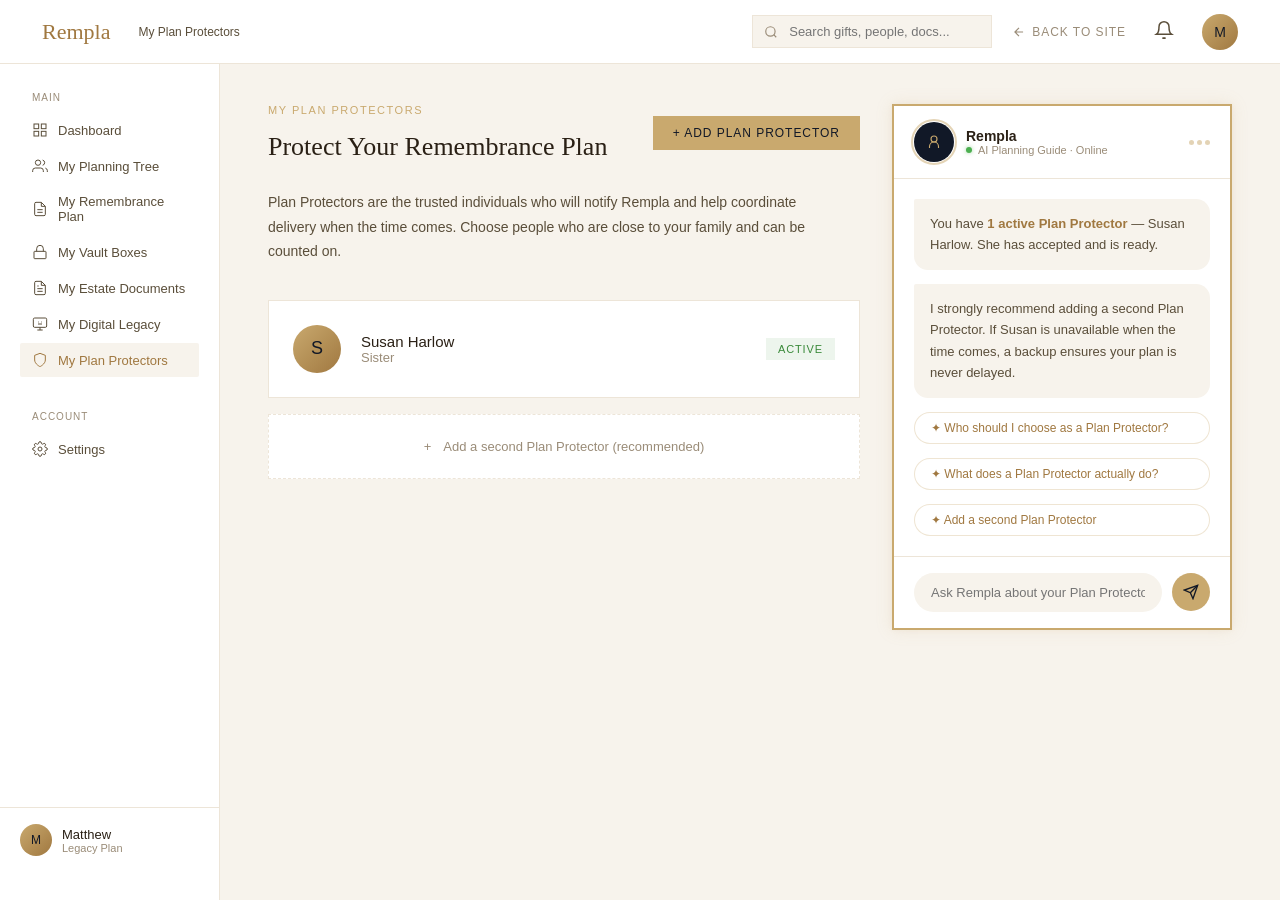
==== commit 7c59479c: "My Estate Documents" ====
--- a/plan-protectors/index.html
+++ b/plan-protectors/index.html
@@ -65,7 +65,7 @@
                         <svg viewBox="0 0 24 24"><rect x="3" y="11" width="18" height="11" rx="1"></rect><path d="M7 11V7a5 5 0 0110 0v4"></path></svg>
                         My Vault Boxes
                     </div>
-                    <div class="sidebar-link" id="sl-documents" onclick="setDashLink('#')">
+                    <div class="sidebar-link" id="sl-documents" onclick="setDashLink('/estate-documents/')">
                         <svg viewBox="0 0 24 24"><path d="M14 2H6a2 2 0 00-2 2v16a2 2 0 002 2h12a2 2 0 002-2V8z"></path><polyline points="14 2 14 8 20 8"></polyline><line x1="16" y1="13" x2="8" y2="13"></line><line x1="16" y1="17" x2="8" y2="17"></line><line x1="10" y1="9" x2="8" y2="9"></line></svg>
                         My Estate Documents
                     </div>
@@ -109,7 +109,7 @@
                             <div style="display:flex;flex-direction:column;gap:16px;max-width:600px;">
                                 <div style="background:white;border:1px solid #ede5d8;padding:24px;display:flex;align-items:center;gap:20px;">
                                     <div class="dash-avatar" style="width:48px;height:48px;font-size:18px;">S</div>
-                                    <div style="flex:1"><div style="font-size:15px;font-weight:500;color:#2a2015">Susan Harlow</div><div style="font-size:13px;color:#9a8c78">Sister · <a href="file:///C:/cdn-cgi/l/email-protection" class="__cf_email__" data-cfemail="285b5d5b4946684d50494558444d064b4745">[email&nbsp;protected]</a></div></div>
+                                    <div style="flex:1"><div style="font-size:15px;font-weight:500;color:#2a2015">Susan Harlow</div><div style="font-size:13px;color:#9a8c78">Sister</div></div>
                                     <div style="font-size:11px;letter-spacing:.08em;text-transform:uppercase;padding:5px 12px;background:rgba(80, 160, 80, 0.1);color:#3a8a3a;">Active</div>
                                 </div>
                                 <div style="background:white;border:1px solid #ede5d8;border-style:dashed;padding:24px;display:flex;align-items:center;justify-content:center;gap:12px;cursor:pointer;color:#9a8c78;font-size:13px;">
--- a/assets/css/main.css
+++ b/assets/css/main.css
@@ -1786,4 +1786,126 @@
   color: #a07840;
 }
 
+.doc-filter-btn {
+  font-family: "Jost", sans-serif;
+  font-size: 12px;
+  letter-spacing: 0.06em;
+  text-transform: uppercase;
+  padding: 7px 16px;
+  background: white;
+  border: 1px solid #ede5d8;
+  color: #9a8c78;
+  cursor: pointer;
+  transition: all 0.2s;
+}
+.doc-filter-btn.active {
+  background: #111827;
+  border-color: #111827;
+  color: #c9a96e;
+}
+
+.doc-row {
+  background: white;
+  border: 1px solid #ede5d8;
+  padding: 18px 24px;
+  display: flex;
+  align-items: center;
+  gap: 18px;
+  transition: border-color 0.2s;
+}
+.doc-row .doc-icon {
+  width: 44px;
+  height: 52px;
+  flex-shrink: 0;
+  display: flex;
+  flex-direction: column;
+  align-items: center;
+  justify-content: center;
+}
+.doc-row .doc-icon .doc-icon-bg {
+  width: 100%;
+  height: 100%;
+  display: flex;
+  align-items: center;
+  justify-content: center;
+  font-size: 11px;
+  font-weight: 600;
+  letter-spacing: 0.04em;
+}
+.doc-row .doc-icon .doc-icon-bg.doc-icon-pdf {
+  background: rgba(220, 50, 50, 0.08);
+  color: #b03030;
+}
+.doc-row .doc-icon .doc-icon-bg.doc-icon-doc {
+  background: rgba(30, 80, 180, 0.08);
+  color: #2a5ab0;
+}
+.doc-row .doc-name {
+  font-size: 14px;
+  font-weight: 500;
+  color: #2a2015;
+  margin-bottom: 4px;
+}
+.doc-row .doc-meta {
+  font-size: 12px;
+  color: #9a8c78;
+  display: flex;
+  gap: 16px;
+  flex-wrap: wrap;
+}
+.doc-row .doc-category-tag {
+  font-size: 10px;
+  letter-spacing: 0.08em;
+  text-transform: uppercase;
+  padding: 3px 10px;
+  flex-shrink: 0;
+}
+.doc-row .doc-category-tag.doc-tag-trust {
+  background: rgba(201, 169, 110, 0.12);
+  color: #a07840;
+}
+.doc-row .doc-category-tag.doc-tag-will {
+  background: rgba(80, 160, 80, 0.1);
+  color: #3a8a3a;
+}
+.doc-row .doc-category-tag.doc-tag-poa {
+  background: rgba(80, 100, 200, 0.08);
+  color: #4060b0;
+}
+.doc-row .doc-category-tag.doc-tag-other {
+  background: rgba(150, 150, 150, 0.1);
+  color: #666;
+}
+.doc-row .doc-actions {
+  display: flex;
+  gap: 10px;
+  margin-left: auto;
+  flex-shrink: 0;
+}
+.doc-row .doc-actions .doc-action-btn {
+  background: none;
+  border: 1px solid #ede5d8;
+  width: 32px;
+  height: 32px;
+  display: flex;
+  align-items: center;
+  justify-content: center;
+  cursor: pointer;
+  transition: border-color 0.2s, color 0.2s;
+  color: #9a8c78;
+}
+.doc-row .doc-actions .doc-action-btn svg {
+  width: 14px;
+  height: 14px;
+  stroke: currentColor;
+  fill: none;
+  stroke-width: 1.8;
+}
+
+.tab-sidebar-chat {
+  position: sticky;
+  top: 20px;
+  align-self: start;
+}
+
 /*# sourceMappingURL=main.css.map */
